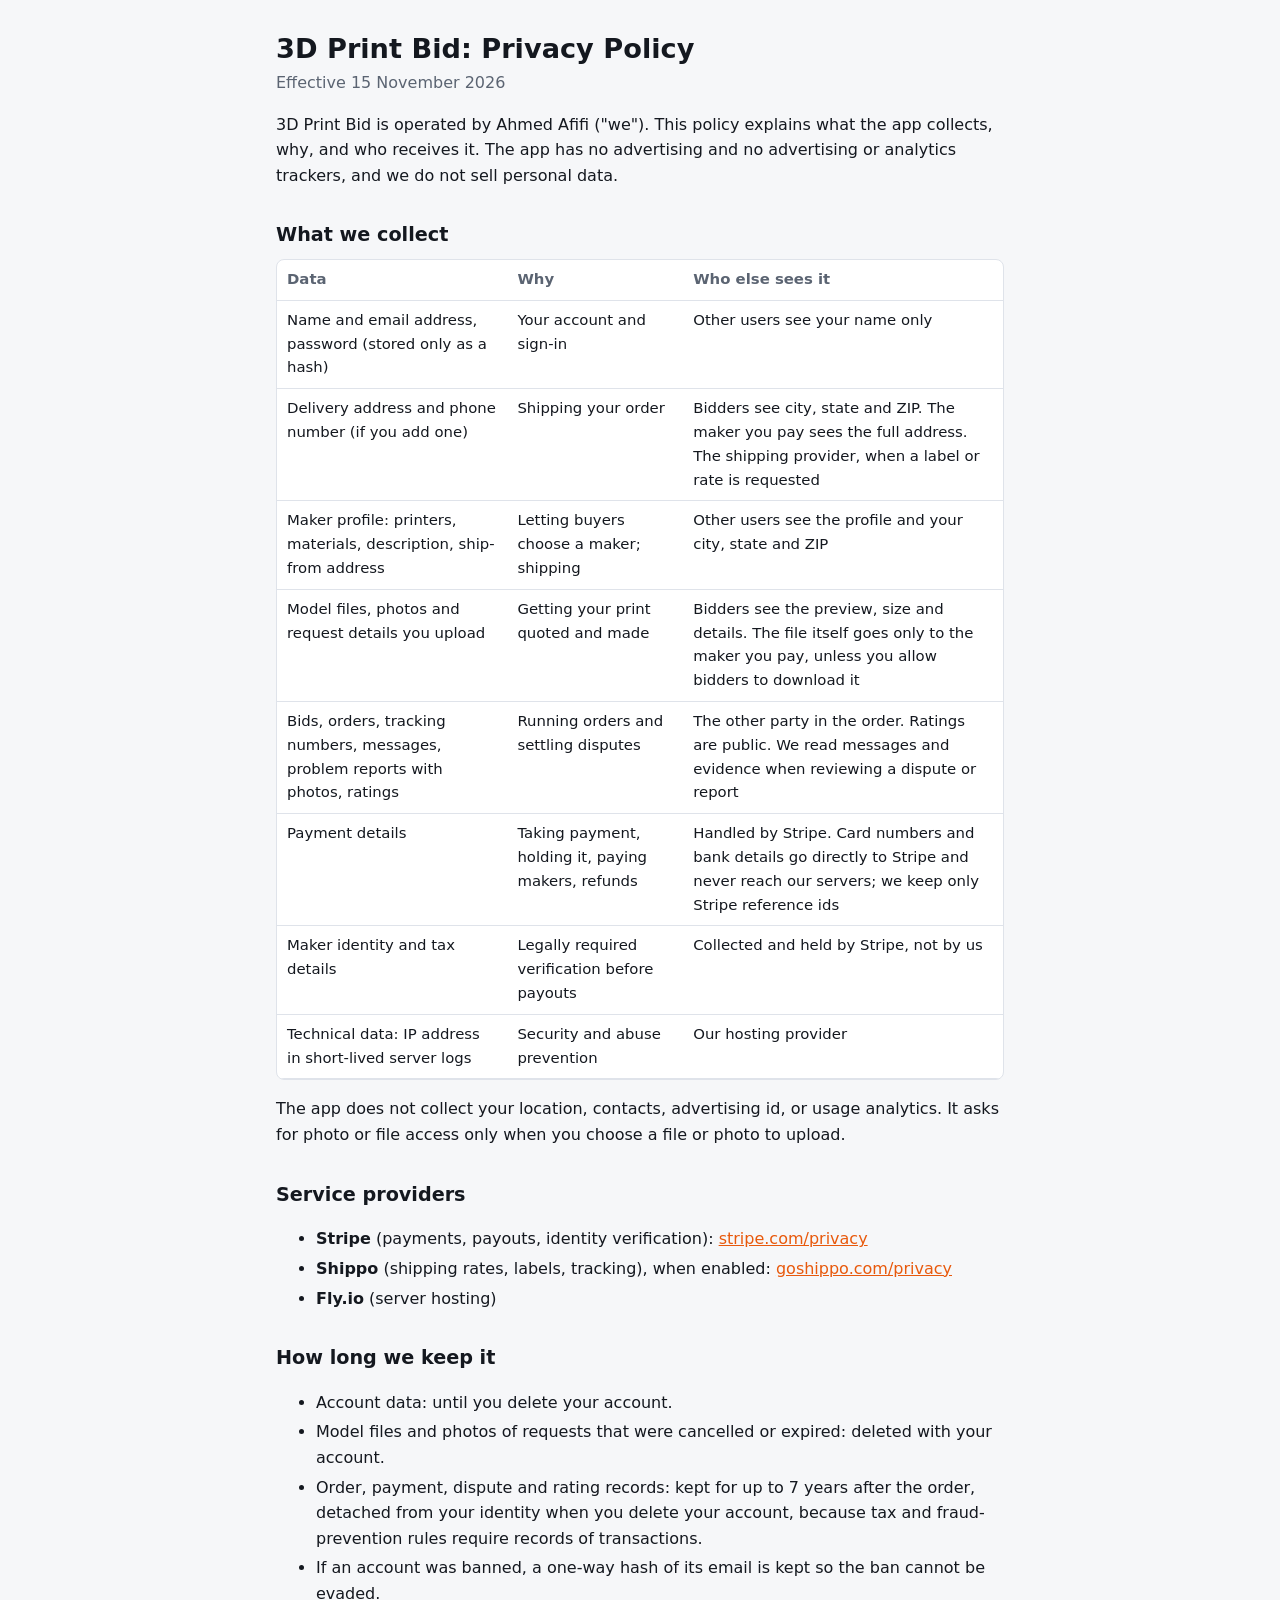
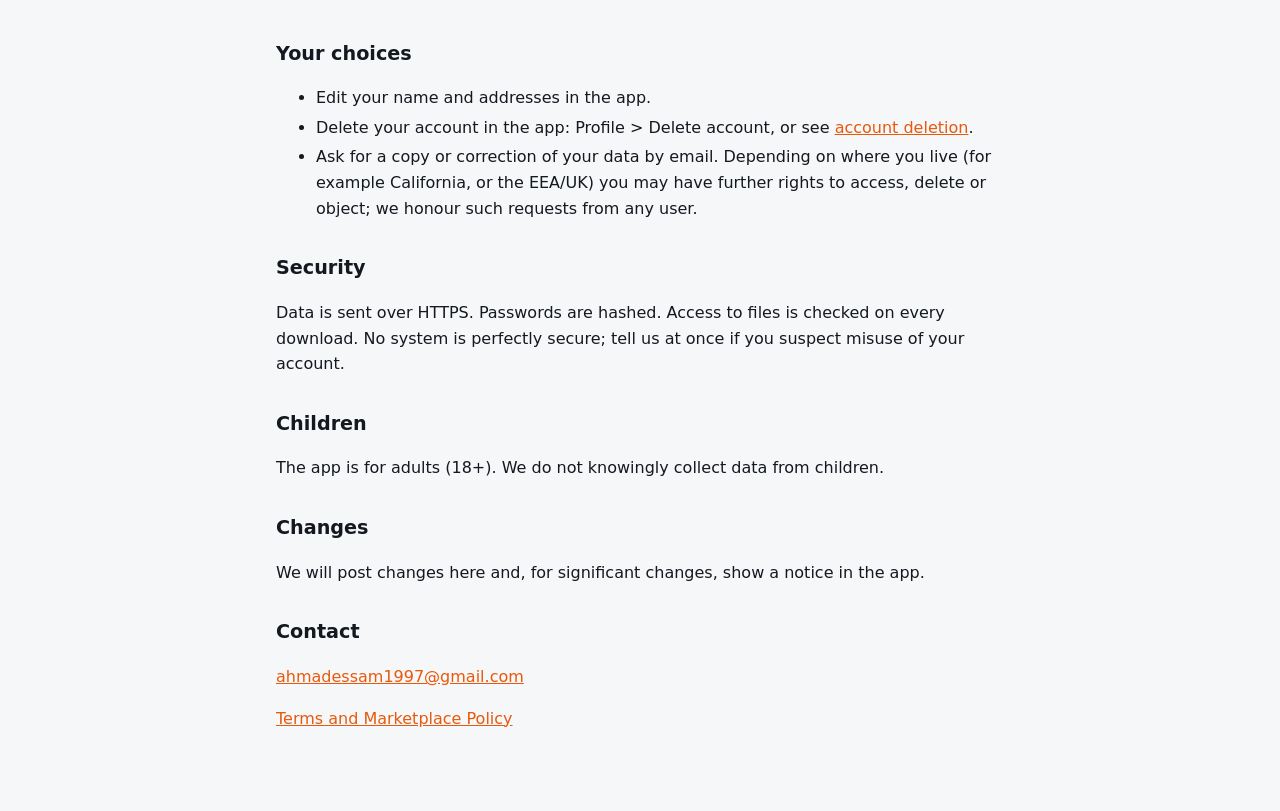
==== print-bid-3d/privacy.html @ 721b1ac0 "Add 3D Print Bid terms, privacy policy and account deletion pages" ====
<!doctype html>
<html lang="en">
<head>
<meta charset="utf-8">
<meta name="viewport" content="width=device-width, initial-scale=1">
<title>3D Print Bid - Privacy Policy</title>
<link rel="stylesheet" href="page.css">
</head>
<body>
<main>
<h1>3D Print Bid: Privacy Policy</h1>
<p class="meta">Effective 15 November 2026</p>

<p>3D Print Bid is operated by Ahmed Afifi ("we"). This policy explains what the app collects, why, and who
receives it. The app has no advertising and no advertising or analytics trackers, and we do not sell personal
data.</p>

<h2>What we collect</h2>
<table>
<tr><th>Data</th><th>Why</th><th>Who else sees it</th></tr>
<tr><td>Name and email address, password (stored only as a hash)</td><td>Your account and sign-in</td><td>Other users see your name only</td></tr>
<tr><td>Delivery address and phone number (if you add one)</td><td>Shipping your order</td><td>Bidders see city, state and ZIP. The maker you pay sees the full address. The shipping provider, when a label or rate is requested</td></tr>
<tr><td>Maker profile: printers, materials, description, ship-from address</td><td>Letting buyers choose a maker; shipping</td><td>Other users see the profile and your city, state and ZIP</td></tr>
<tr><td>Model files, photos and request details you upload</td><td>Getting your print quoted and made</td><td>Bidders see the preview, size and details. The file itself goes only to the maker you pay, unless you allow bidders to download it</td></tr>
<tr><td>Bids, orders, tracking numbers, messages, problem reports with photos, ratings</td><td>Running orders and settling disputes</td><td>The other party in the order. Ratings are public. We read messages and evidence when reviewing a dispute or report</td></tr>
<tr><td>Payment details</td><td>Taking payment, holding it, paying makers, refunds</td><td>Handled by Stripe. Card numbers and bank details go directly to Stripe and never reach our servers; we keep only Stripe reference ids</td></tr>
<tr><td>Maker identity and tax details</td><td>Legally required verification before payouts</td><td>Collected and held by Stripe, not by us</td></tr>
<tr><td>Technical data: IP address in short-lived server logs</td><td>Security and abuse prevention</td><td>Our hosting provider</td></tr>
</table>
<p>The app does not collect your location, contacts, advertising id, or usage analytics. It asks for photo or
file access only when you choose a file or photo to upload.</p>

<h2>Service providers</h2>
<ul>
<li><b>Stripe</b> (payments, payouts, identity verification): <a href="https://stripe.com/privacy">stripe.com/privacy</a></li>
<li><b>Shippo</b> (shipping rates, labels, tracking), when enabled: <a href="https://goshippo.com/privacy">goshippo.com/privacy</a></li>
<li><b>Fly.io</b> (server hosting)</li>
</ul>

<h2>How long we keep it</h2>
<ul>
<li>Account data: until you delete your account.</li>
<li>Model files and photos of requests that were cancelled or expired: deleted with your account.</li>
<li>Order, payment, dispute and rating records: kept for up to 7 years after the order, detached from your
identity when you delete your account, because tax and fraud-prevention rules require records of transactions.</li>
<li>If an account was banned, a one-way hash of its email is kept so the ban cannot be evaded.</li>
</ul>

<h2>Your choices</h2>
<ul>
<li>Edit your name and addresses in the app.</li>
<li>Delete your account in the app: Profile &gt; Delete account, or see <a href="delete-account.html">account deletion</a>.</li>
<li>Ask for a copy or correction of your data by email. Depending on where you live (for example California, or
the EEA/UK) you may have further rights to access, delete or object; we honour such requests from any user.</li>
</ul>

<h2>Security</h2>
<p>Data is sent over HTTPS. Passwords are hashed. Access to files is checked on every download. No system is
perfectly secure; tell us at once if you suspect misuse of your account.</p>

<h2>Children</h2>
<p>The app is for adults (18+). We do not knowingly collect data from children.</p>

<h2>Changes</h2>
<p>We will post changes here and, for significant changes, show a notice in the app.</p>

<h2>Contact</h2>
<p><a href="mailto:ahmadessam1997@gmail.com">ahmadessam1997@gmail.com</a></p>
<p><a href="terms.html">Terms and Marketplace Policy</a></p>
</main>
</body>
</html>
---- print-bid-3d/page.css ----
:root { --bg: #f6f7f9; --card: #ffffff; --ink: #14181f; --muted: #5b6472; --line: #dfe3ea; --accent: #e8590c; }
@media (prefers-color-scheme: dark) {
  :root { --bg: #0f1216; --card: #171b21; --ink: #e9edf2; --muted: #9aa4b2; --line: #2a303a; --accent: #ff8a3d; }
}
* { box-sizing: border-box; }
body { margin: 0; background: var(--bg); color: var(--ink); font: 16px/1.6 system-ui, -apple-system, "Segoe UI", Roboto, sans-serif; }
main { max-width: 760px; margin: 0 auto; padding: 24px 16px 64px; }
h1 { font-size: 1.7rem; line-height: 1.25; margin: 8px 0 4px; }
h2 { font-size: 1.2rem; margin: 32px 0 8px; }
h3 { font-size: 1rem; margin: 24px 0 6px; }
a { color: var(--accent); }
.meta { color: var(--muted); margin-top: 0; }
.box { background: var(--card); border: 1px solid var(--line); border-left: 4px solid var(--accent); border-radius: 8px; padding: 12px 14px; }
table { width: 100%; border-collapse: collapse; background: var(--card); border: 1px solid var(--line); border-radius: 8px; display: block; overflow-x: auto; }
th, td { text-align: left; vertical-align: top; padding: 8px 10px; border-bottom: 1px solid var(--line); font-size: 0.93rem; }
th { color: var(--muted); font-weight: 600; }
li { margin: 4px 0; }
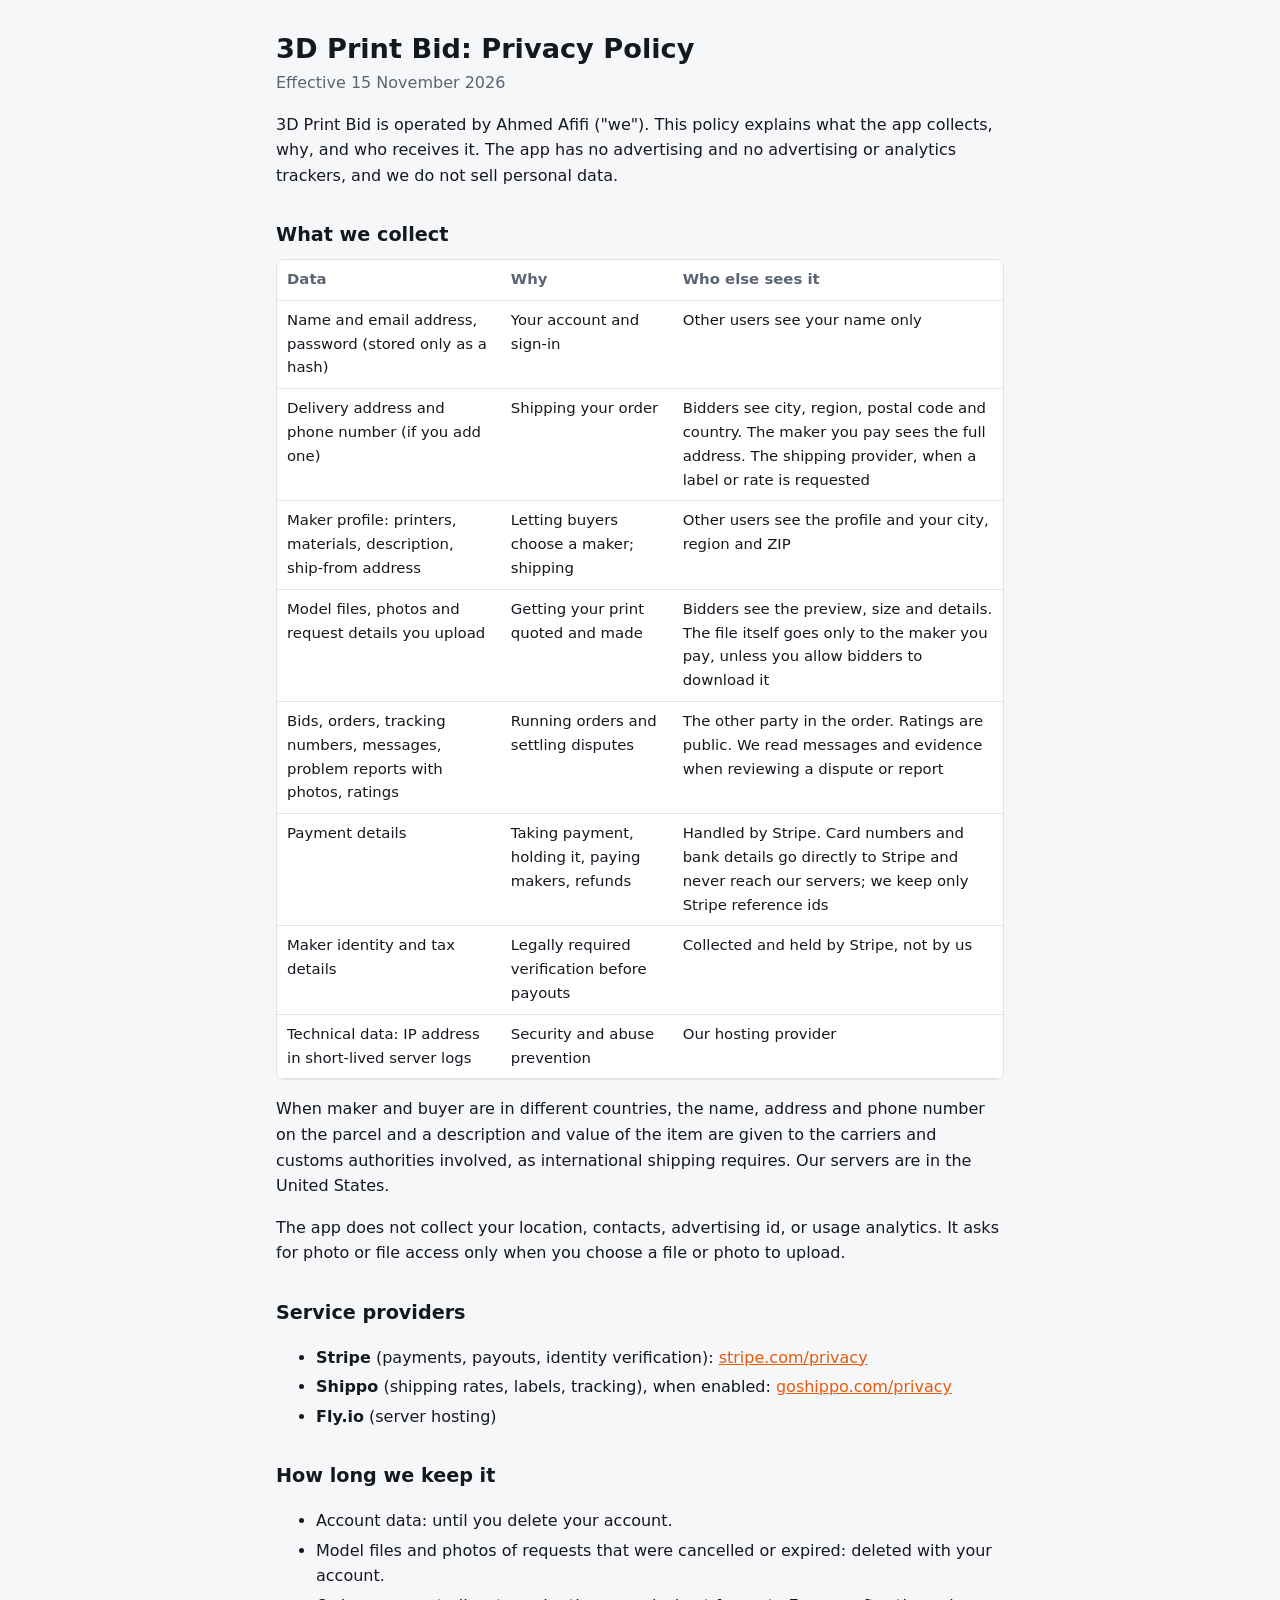
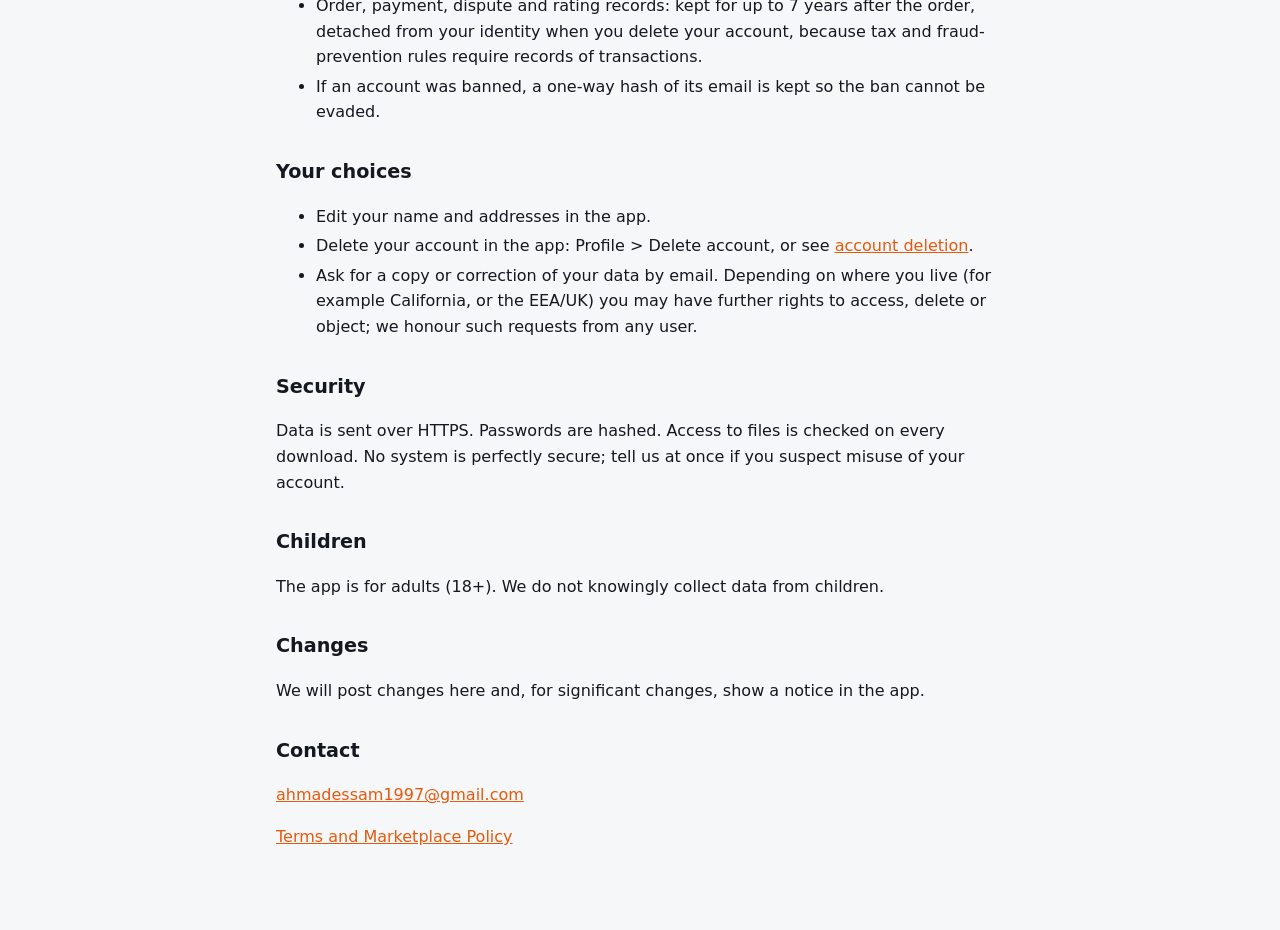
==== commit 326a0e4a: "3D Print Bid: worldwide terms, shipping options and labels" ====
--- a/print-bid-3d/privacy.html
+++ b/print-bid-3d/privacy.html
@@ -19,14 +19,15 @@
 <table>
 <tr><th>Data</th><th>Why</th><th>Who else sees it</th></tr>
 <tr><td>Name and email address, password (stored only as a hash)</td><td>Your account and sign-in</td><td>Other users see your name only</td></tr>
-<tr><td>Delivery address and phone number (if you add one)</td><td>Shipping your order</td><td>Bidders see city, state and ZIP. The maker you pay sees the full address. The shipping provider, when a label or rate is requested</td></tr>
-<tr><td>Maker profile: printers, materials, description, ship-from address</td><td>Letting buyers choose a maker; shipping</td><td>Other users see the profile and your city, state and ZIP</td></tr>
+<tr><td>Delivery address and phone number (if you add one)</td><td>Shipping your order</td><td>Bidders see city, region, postal code and country. The maker you pay sees the full address. The shipping provider, when a label or rate is requested</td></tr>
+<tr><td>Maker profile: printers, materials, description, ship-from address</td><td>Letting buyers choose a maker; shipping</td><td>Other users see the profile and your city, region and ZIP</td></tr>
 <tr><td>Model files, photos and request details you upload</td><td>Getting your print quoted and made</td><td>Bidders see the preview, size and details. The file itself goes only to the maker you pay, unless you allow bidders to download it</td></tr>
 <tr><td>Bids, orders, tracking numbers, messages, problem reports with photos, ratings</td><td>Running orders and settling disputes</td><td>The other party in the order. Ratings are public. We read messages and evidence when reviewing a dispute or report</td></tr>
 <tr><td>Payment details</td><td>Taking payment, holding it, paying makers, refunds</td><td>Handled by Stripe. Card numbers and bank details go directly to Stripe and never reach our servers; we keep only Stripe reference ids</td></tr>
 <tr><td>Maker identity and tax details</td><td>Legally required verification before payouts</td><td>Collected and held by Stripe, not by us</td></tr>
 <tr><td>Technical data: IP address in short-lived server logs</td><td>Security and abuse prevention</td><td>Our hosting provider</td></tr>
 </table>
+<p>When maker and buyer are in different countries, the name, address and phone number on the parcel and a description and value of the item are given to the carriers and customs authorities involved, as international shipping requires. Our servers are in the United States.</p>
 <p>The app does not collect your location, contacts, advertising id, or usage analytics. It asks for photo or
 file access only when you choose a file or photo to upload.</p>
 
